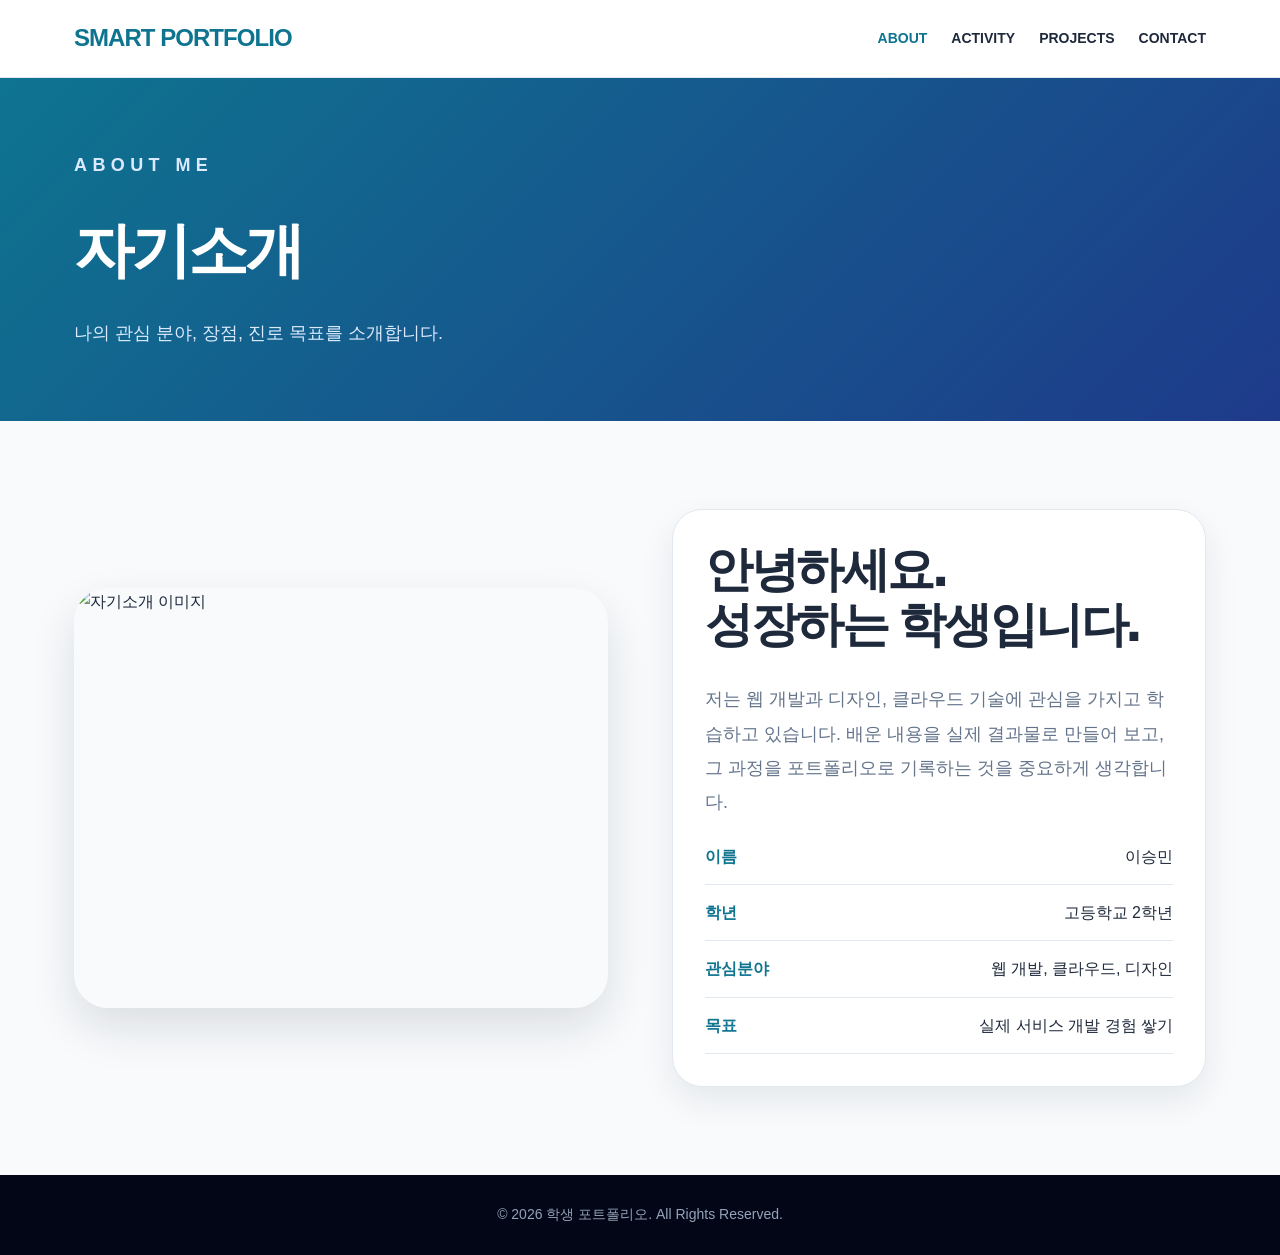
==== about.html @ 6ed2e5d7 "Add files via upload" ====
<!DOCTYPE html>
<html lang="ko">
<head>
  <meta charset="UTF-8" />
  <meta name="viewport" content="width=device-width, initial-scale=1.0" />
  <title>자기소개 | 학생 포트폴리오</title>
  <link rel="stylesheet" href="css/style.css" />
</head>
<body>
  <header>
  <nav class="nav">
    <a href="index.html" class="logo">SMART PORTFOLIO</a>
    <ul class="menu">
      <li><a href="about.html" class="active">ABOUT</a></li>
      <li><a href="activity.html" class="">ACTIVITY</a></li>
      <li><a href="projects.html" class="">PROJECTS</a></li>
      <li><a href="contact.html" class="">CONTACT</a></li>
    </ul>
  </nav>
</header>
  <div class="page-title">
    <div class="page-title-inner">
      <p class="eyebrow">About Me</p>
      <h1>자기소개</h1>
      <p>나의 관심 분야, 장점, 진로 목표를 소개합니다.</p>
    </div>
  </div>

  <main>
    <section class="two-grid">
      <div class="detail-image">
        <img src="https://images.unsplash.com/photo-1522202176988-66273c2fd55f?q=80&w=1200&auto=format&fit=crop" alt="자기소개 이미지">
      </div>
      <div class="card">
        <h2 class="section-title">안녕하세요.<br>성장하는 학생입니다.</h2>
        <p class="lead">
          저는 웹 개발과 디자인, 클라우드 기술에 관심을 가지고 학습하고 있습니다. 배운 내용을 실제 결과물로 만들어 보고, 그 과정을 포트폴리오로 기록하는 것을 중요하게 생각합니다.
        </p>
        <div class="info-list">
          <div class="info-item"><strong>이름</strong><span>이승민</span></div>
          <div class="info-item"><strong>학년</strong><span>고등학교 2학년</span></div>
          <div class="info-item"><strong>관심분야</strong><span>웹 개발, 클라우드, 디자인</span></div>
          <div class="info-item"><strong>목표</strong><span>실제 서비스 개발 경험 쌓기</span></div>
        </div>
      </div>
    </section>
  </main>
  <footer>
  © 2026 학생 포트폴리오. All Rights Reserved.
</footer>
</body>
</html>
---- css/style.css ----
* {
  box-sizing: border-box;
  margin: 0;
  padding: 0;
}

html {
  scroll-behavior: smooth;
}

body {
  font-family: "Noto Sans KR", "Pretendard", Arial, sans-serif;
  background: #f8fafc;
  color: #1e293b;
  line-height: 1.7;
}

a {
  color: inherit;
  text-decoration: none;
}

img {
  display: block;
  width: 100%;
}

header {
  position: sticky;
  top: 0;
  z-index: 50;
  background: rgba(255, 255, 255, 0.88);
  backdrop-filter: blur(14px);
  border-bottom: 1px solid #e2e8f0;
}

.nav {
  max-width: 1180px;
  margin: 0 auto;
  padding: 18px 24px;
  display: flex;
  justify-content: space-between;
  align-items: center;
  gap: 24px;
}

.logo {
  font-size: 24px;
  font-weight: 900;
  color: #0e7490;
  letter-spacing: -0.04em;
}

.menu {
  display: flex;
  gap: 24px;
  list-style: none;
  font-size: 14px;
  font-weight: 800;
}

.menu a:hover,
.menu a.active {
  color: #0e7490;
}

.hero {
  position: relative;
  overflow: hidden;
  background: linear-gradient(135deg, #0e7490, #1e3a8a);
  color: white;
}

.hero::before {
  content: "";
  position: absolute;
  width: 420px;
  height: 420px;
  border-radius: 999px;
  background: rgba(34, 211, 238, 0.28);
  filter: blur(70px);
  right: 10%;
  top: 15%;
}

.hero-inner {
  position: relative;
  max-width: 1180px;
  margin: 0 auto;
  padding: 110px 24px;
  display: grid;
  grid-template-columns: 1.05fr 0.95fr;
  gap: 72px;
  align-items: center;
}

.eyebrow {
  color: #a5f3fc;
  text-transform: uppercase;
  letter-spacing: 0.3em;
  font-size: 14px;
  font-weight: 800;
  margin-bottom: 20px;
}

.hero h1 {
  font-size: clamp(44px, 7vw, 76px);
  line-height: 1.05;
  font-weight: 950;
  letter-spacing: -0.06em;
  margin-bottom: 28px;
}

.hero-desc {
  max-width: 560px;
  color: #e2e8f0;
  font-size: 19px;
  margin-bottom: 40px;
}

.button-group {
  display: flex;
  flex-wrap: wrap;
  gap: 14px;
}

.btn {
  display: inline-flex;
  align-items: center;
  justify-content: center;
  padding: 15px 25px;
  border-radius: 18px;
  font-weight: 900;
  transition: 0.25s ease;
  border: 1px solid transparent;
}

.btn-primary {
  background: white;
  color: #155e75;
  box-shadow: 0 16px 32px rgba(15, 23, 42, 0.24);
}

.btn-dark {
  background: #0f172a;
  color: white;
}

.btn-secondary {
  border-color: rgba(255, 255, 255, 0.36);
  color: white;
}

.btn-outline {
  border-color: #cbd5e1;
  color: #334155;
  background: white;
}

.btn:hover {
  transform: translateY(-3px);
}

.hero-card {
  position: relative;
  max-width: 430px;
  margin: 0 auto;
  padding: 24px;
  border-radius: 42px;
  background: rgba(255, 255, 255, 0.12);
  border: 1px solid rgba(255, 255, 255, 0.24);
  backdrop-filter: blur(20px);
  box-shadow: 0 30px 80px rgba(15, 23, 42, 0.28);
}

.hero-card img {
  height: 500px;
  object-fit: cover;
  border-radius: 30px;
}

.page-title {
  background: linear-gradient(135deg, #0e7490, #1e3a8a);
  color: white;
}

.page-title-inner {
  max-width: 1180px;
  margin: 0 auto;
  padding: 72px 24px;
}

.page-title h1 {
  font-size: clamp(38px, 5vw, 60px);
  font-weight: 950;
  letter-spacing: -0.05em;
  margin-bottom: 16px;
}

.page-title p {
  color: #dbeafe;
  font-size: 18px;
}

main section,
.section {
  max-width: 1180px;
  margin: 0 auto;
  padding: 88px 24px;
}

.section-kicker {
  color: #0e7490;
  text-transform: uppercase;
  letter-spacing: 0.22em;
  font-size: 14px;
  font-weight: 900;
  margin-bottom: 14px;
}

.section-title {
  font-size: clamp(32px, 4vw, 48px);
  font-weight: 950;
  line-height: 1.15;
  letter-spacing: -0.05em;
  margin-bottom: 30px;
}

.lead {
  color: #475569;
  font-size: 18px;
  line-height: 1.9;
}

.about-grid,
.two-grid {
  display: grid;
  grid-template-columns: 1fr 1fr;
  gap: 64px;
  align-items: center;
}

.card {
  background: white;
  border: 1px solid #e2e8f0;
  border-radius: 30px;
  padding: 32px;
  box-shadow: 0 14px 34px rgba(15, 23, 42, 0.08);
}

.stat-grid {
  display: grid;
  grid-template-columns: 1fr 1fr;
  gap: 18px;
}

.stat-card {
  padding: 32px;
  border-radius: 30px;
  background: white;
  border: 1px solid #e2e8f0;
  box-shadow: 0 14px 34px rgba(15, 23, 42, 0.08);
}

.stat-card.dark {
  background: #0f172a;
  color: white;
}

.stat-card.accent {
  grid-column: 1 / -1;
  background: #0e7490;
  color: white;
}

.stat-number {
  font-size: 52px;
  line-height: 1;
  font-weight: 950;
  color: #0e7490;
  margin-bottom: 12px;
}

.stat-card.dark .stat-number,
.stat-card.accent .stat-number {
  color: white;
}

.stat-label {
  color: #64748b;
  font-weight: 800;
}

.stat-card.dark .stat-label,
.stat-card.accent .stat-label {
  color: #cbd5e1;
}

.skills-wrap {
  max-width: none;
  background: white;
  border-top: 1px solid #e2e8f0;
  border-bottom: 1px solid #e2e8f0;
}

.skills-inner {
  max-width: 1180px;
  margin: 0 auto;
  padding: 88px 24px;
}

.skills-list {
  display: flex;
  flex-wrap: wrap;
  gap: 16px;
  margin-top: 40px;
}

.skill {
  padding: 15px 24px;
  border-radius: 18px;
  background: #f1f5f9;
  color: #1e293b;
  font-size: 18px;
  font-weight: 900;
  box-shadow: 0 8px 18px rgba(15, 23, 42, 0.05);
  transition: 0.25s ease;
}

.skill:hover {
  background: #0e7490;
  color: white;
  transform: translateY(-3px);
}

.project-grid,
.activity-grid {
  display: grid;
  grid-template-columns: repeat(3, 1fr);
  gap: 28px;
  margin-top: 50px;
}

.project-card {
  overflow: hidden;
  border-radius: 34px;
  background: white;
  border: 1px solid #e2e8f0;
  box-shadow: 0 18px 40px rgba(15, 23, 42, 0.08);
  transition: 0.3s ease;
}

.project-card:hover {
  transform: translateY(-8px);
  box-shadow: 0 28px 60px rgba(15, 23, 42, 0.14);
}

.project-card img {
  height: 250px;
  object-fit: cover;
}

.project-body {
  padding: 30px;
}

.project-body h3,
.card h3 {
  font-size: 24px;
  line-height: 1.3;
  letter-spacing: -0.04em;
  margin-bottom: 16px;
}

.project-body p,
.card p {
  color: #64748b;
  margin-bottom: 24px;
}

.project-link {
  color: #0e7490;
  font-weight: 950;
}

.info-list {
  display: grid;
  gap: 14px;
  margin-top: 24px;
}

.info-item {
  display: flex;
  justify-content: space-between;
  gap: 16px;
  padding-bottom: 14px;
  border-bottom: 1px solid #e2e8f0;
}

.info-item strong {
  color: #0e7490;
  min-width: 110px;
}

.timeline {
  display: grid;
  gap: 18px;
  margin-top: 40px;
}

.timeline-item {
  background: white;
  border-left: 6px solid #0e7490;
  border-radius: 22px;
  padding: 26px;
  border-top: 1px solid #e2e8f0;
  border-right: 1px solid #e2e8f0;
  border-bottom: 1px solid #e2e8f0;
  box-shadow: 0 12px 28px rgba(15, 23, 42, 0.06);
}

.timeline-item span {
  display: inline-block;
  color: #0e7490;
  font-weight: 900;
  margin-bottom: 8px;
}

.detail-image {
  border-radius: 34px;
  overflow: hidden;
  box-shadow: 0 20px 46px rgba(15, 23, 42, 0.12);
}

.detail-image img {
  height: 420px;
  object-fit: cover;
}

.badge-list {
  display: flex;
  flex-wrap: wrap;
  gap: 10px;
  margin: 22px 0;
}

.badge {
  background: #e0f2fe;
  color: #075985;
  border-radius: 999px;
  padding: 8px 14px;
  font-weight: 900;
  font-size: 14px;
}

.contact {
  max-width: none;
  background: #0f172a;
  color: white;
}

.contact-inner {
  max-width: 1180px;
  margin: 0 auto;
  padding: 88px 24px;
  text-align: center;
}

.contact .section-title {
  margin-bottom: 24px;
}

.contact p {
  color: #cbd5e1;
  max-width: 680px;
  margin: 0 auto 38px;
  font-size: 18px;
}

footer {
  background: #020617;
  color: #94a3b8;
  text-align: center;
  padding: 28px 16px;
  font-size: 14px;
}

@media (max-width: 900px) {
  .hero-inner,
  .about-grid,
  .two-grid,
  .project-grid,
  .activity-grid {
    grid-template-columns: 1fr;
  }

  .hero-inner {
    padding: 80px 24px;
  }

  .hero-card img {
    height: 420px;
  }

  .menu {
    gap: 14px;
    flex-wrap: wrap;
    justify-content: flex-end;
  }
}

@media (max-width: 560px) {
  .nav {
    align-items: flex-start;
    flex-direction: column;
  }

  .menu {
    justify-content: flex-start;
  }

  .hero-inner,
  main section,
  .section,
  .skills-inner,
  .contact-inner,
  .page-title-inner {
    padding-left: 18px;
    padding-right: 18px;
  }

  .hero-card img,
  .detail-image img {
    height: 340px;
  }

  .stat-grid {
    grid-template-columns: 1fr;
  }

  .stat-card.accent {
    grid-column: auto;
  }

  .info-item {
    flex-direction: column;
    gap: 4px;
  }
}
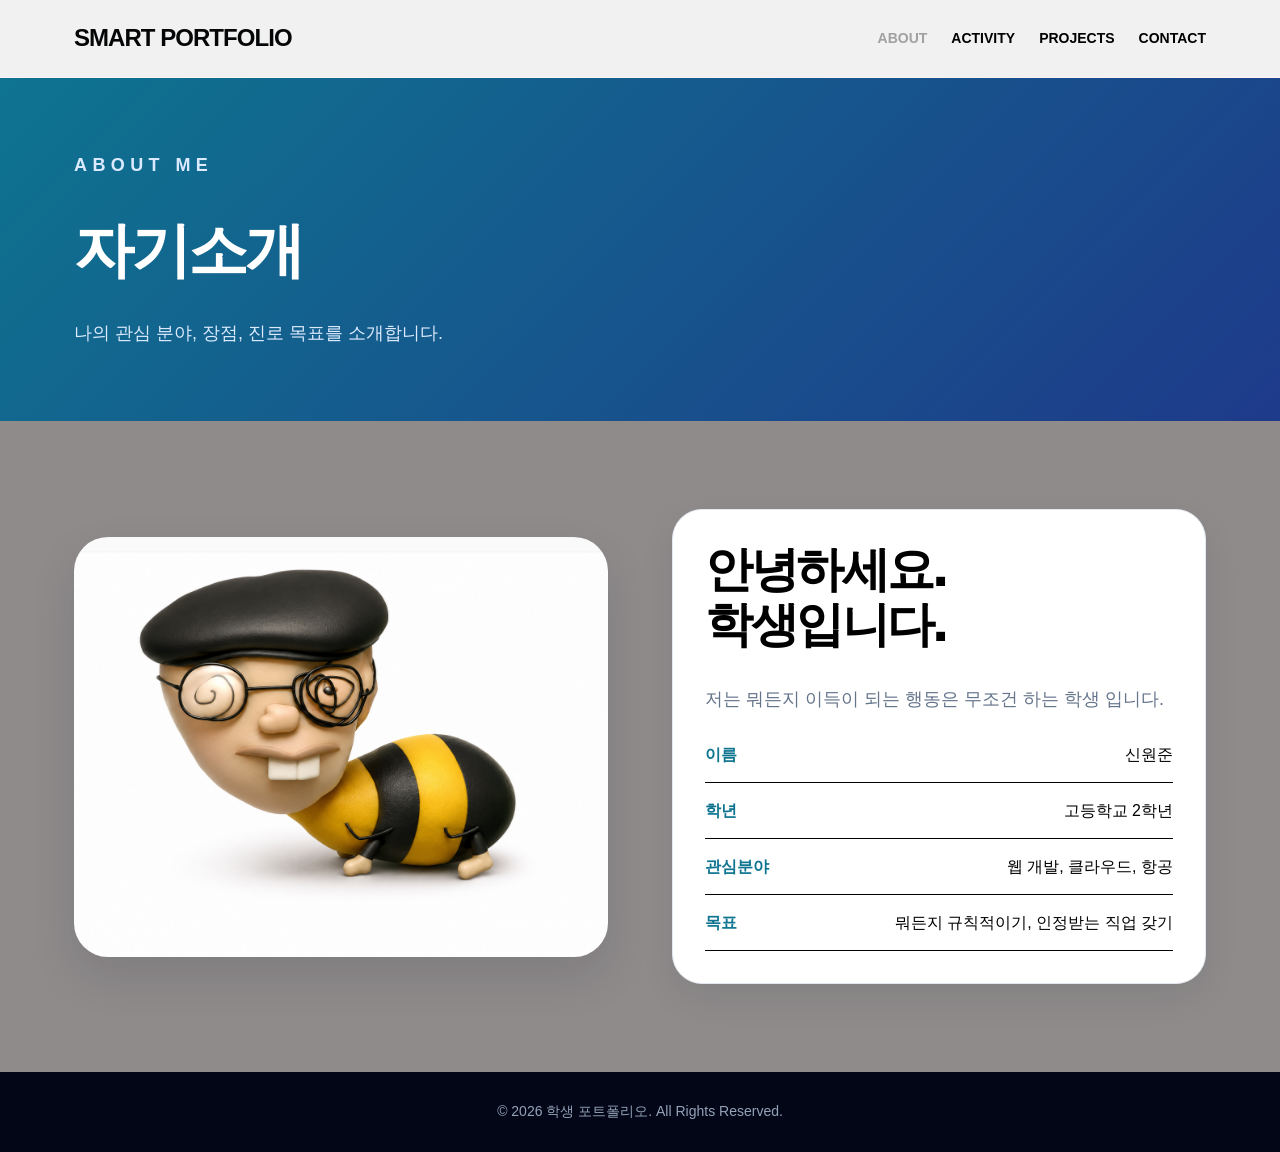
==== commit 19966fdc: "Add files via upload" ====
--- a/about.html
+++ b/about.html
@@ -29,18 +29,18 @@
   <main>
     <section class="two-grid">
       <div class="detail-image">
-        <img src="https://images.unsplash.com/photo-1522202176988-66273c2fd55f?q=80&w=1200&auto=format&fit=crop" alt="자기소개 이미지">
+        <img src="images/06.png" alt="자기소개 이미지">
       </div>
       <div class="card">
-        <h2 class="section-title">안녕하세요.<br>성장하는 학생입니다.</h2>
+        <h2 class="section-title">안녕하세요.<br> 학생입니다.</h2>
         <p class="lead">
-          저는 웹 개발과 디자인, 클라우드 기술에 관심을 가지고 학습하고 있습니다. 배운 내용을 실제 결과물로 만들어 보고, 그 과정을 포트폴리오로 기록하는 것을 중요하게 생각합니다.
+          저는 뭐든지 이득이 되는 행동은 무조건 하는 학생 입니다.
         </p>
         <div class="info-list">
-          <div class="info-item"><strong>이름</strong><span>이승민</span></div>
+          <div class="info-item"><strong>이름</strong><span>신원준</span></div>
           <div class="info-item"><strong>학년</strong><span>고등학교 2학년</span></div>
-          <div class="info-item"><strong>관심분야</strong><span>웹 개발, 클라우드, 디자인</span></div>
-          <div class="info-item"><strong>목표</strong><span>실제 서비스 개발 경험 쌓기</span></div>
+          <div class="info-item"><strong>관심분야</strong><span>웹 개발, 클라우드, 항공</span></div>
+          <div class="info-item"><strong>목표</strong><span>뭐든지 규칙적이기, 인정받는 직업 갖기</span></div>
         </div>
       </div>
     </section>
--- a/css/style.css
+++ b/css/style.css
@@ -10,8 +10,8 @@
 
 body {
   font-family: "Noto Sans KR", "Pretendard", Arial, sans-serif;
-  background: #f8fafc;
-  color: #1e293b;
+  background: #8f8b8b;
+  color: #000000;
   line-height: 1.7;
 }
 
@@ -31,7 +31,7 @@
   z-index: 50;
   background: rgba(255, 255, 255, 0.88);
   backdrop-filter: blur(14px);
-  border-bottom: 1px solid #e2e8f0;
+  border-bottom: 1px solid #fff3f3;
 }
 
 .nav {
@@ -47,7 +47,7 @@
 .logo {
   font-size: 24px;
   font-weight: 900;
-  color: #0e7490;
+  color: #050607;
   letter-spacing: -0.04em;
 }
 
@@ -61,14 +61,14 @@
 
 .menu a:hover,
 .menu a.active {
-  color: #0e7490;
+  color: #a1a1a1;
 }
 
 .hero {
   position: relative;
   overflow: hidden;
-  background: linear-gradient(135deg, #0e7490, #1e3a8a);
-  color: white;
+  background: linear-gradient(135deg, #565754, #141414);
+  color: rgb(192, 184, 184);
 }
 
 .hero::before {
@@ -77,7 +77,7 @@
   width: 420px;
   height: 420px;
   border-radius: 999px;
-  background: rgba(34, 211, 238, 0.28);
+  background: rgba(10, 9, 9, 0.28);
   filter: blur(70px);
   right: 10%;
   top: 15%;
@@ -95,7 +95,7 @@
 }
 
 .eyebrow {
-  color: #a5f3fc;
+  color: #a7a7a7;
   text-transform: uppercase;
   letter-spacing: 0.3em;
   font-size: 14px;
@@ -113,7 +113,7 @@
 
 .hero-desc {
   max-width: 560px;
-  color: #e2e8f0;
+  color: #000000;
   font-size: 19px;
   margin-bottom: 40px;
 }
@@ -148,7 +148,7 @@
 
 .btn-secondary {
   border-color: rgba(255, 255, 255, 0.36);
-  color: white;
+  color: rgb(0, 0, 0);
 }
 
 .btn-outline {
@@ -394,7 +394,7 @@
   justify-content: space-between;
   gap: 16px;
   padding-bottom: 14px;
-  border-bottom: 1px solid #e2e8f0;
+  border-bottom: 1px solid #000000;
 }
 
 .info-item strong {
@@ -471,7 +471,7 @@
 }
 
 .contact p {
-  color: #cbd5e1;
+  color: #000000;
   max-width: 680px;
   margin: 0 auto 38px;
   font-size: 18px;
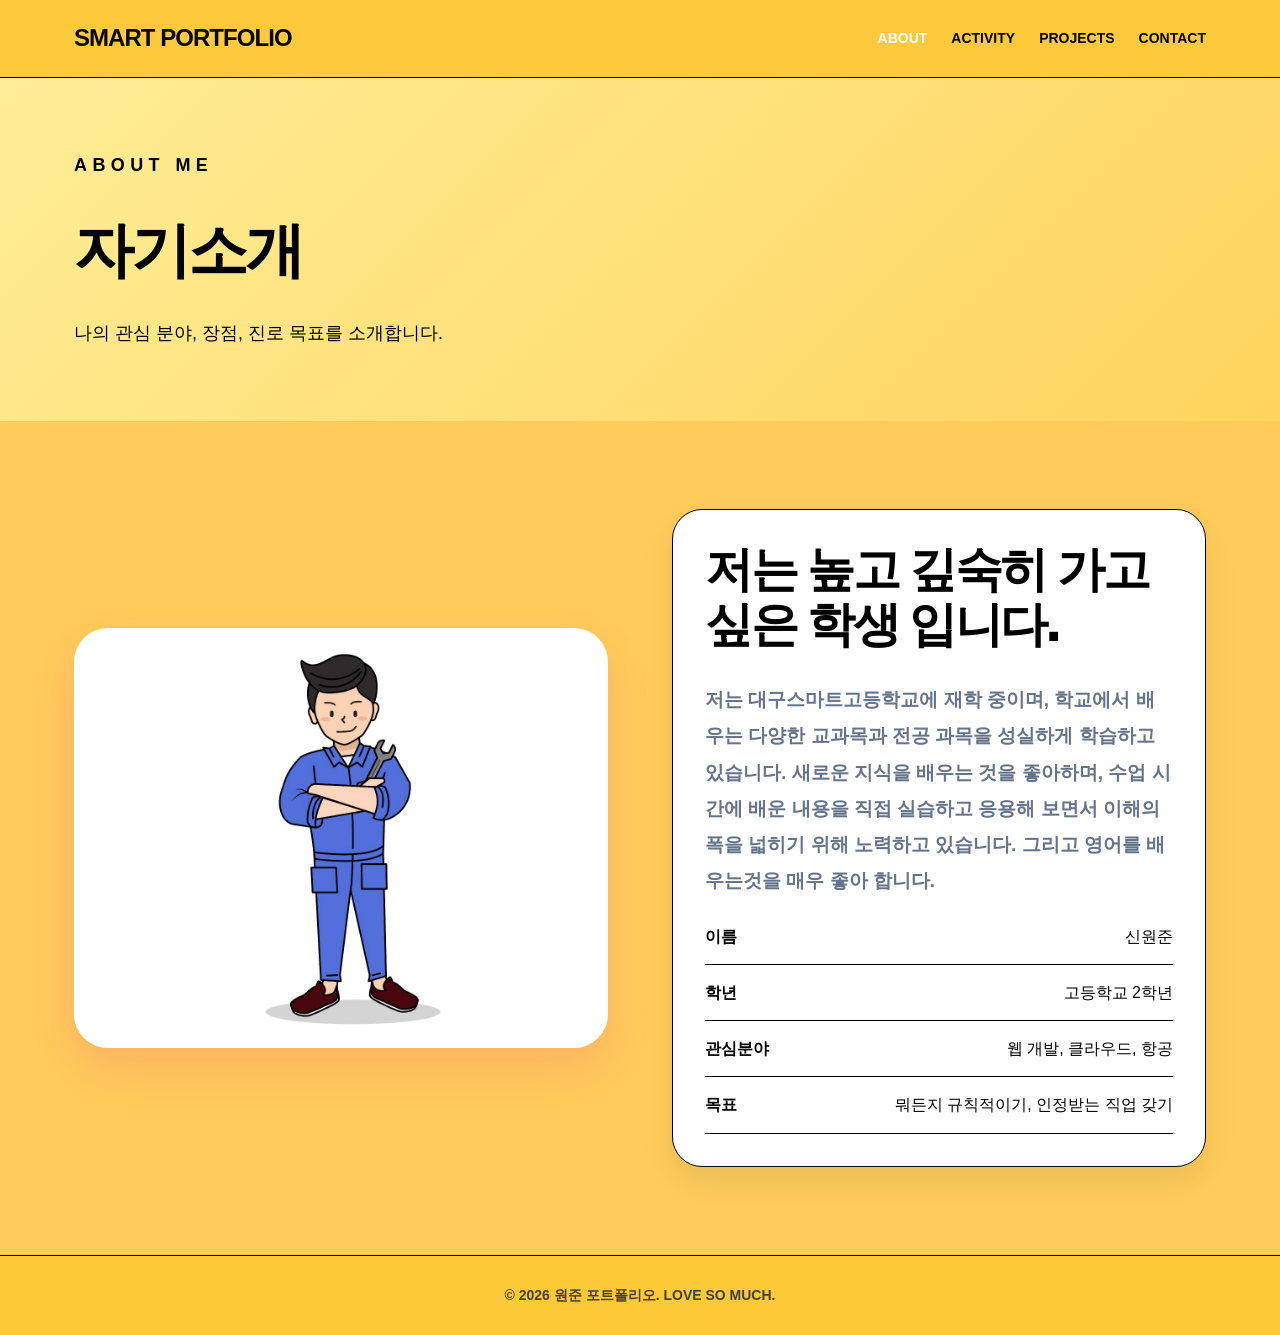
==== commit 3def0de1: "Add files via upload" ====
--- a/about.html
+++ b/about.html
@@ -29,12 +29,14 @@
   <main>
     <section class="two-grid">
       <div class="detail-image">
-        <img src="images/06.png" alt="자기소개 이미지">
+        <img src="images/999.jpg" alt="자기소개 이미지">
       </div>
       <div class="card">
-        <h2 class="section-title">안녕하세요.<br> 학생입니다.</h2>
+        <h2 class="section-title">저는 높고 깊숙히 가고 싶은 학생 입니다.</h2>
         <p class="lead">
-          저는 뭐든지 이득이 되는 행동은 무조건 하는 학생 입니다.
+          저는 대구스마트고등학교에 재학 중이며, 학교에서 배우는 다양한 교과목과 전공 과목을 성실하게 학습하고 있습니다. 새로운 지식을 배우는 것을 좋아하며, 수업 시간에 배운 내용을 직접 실습하고 응용해 보면서 이해의 폭을 넓히기 위해 노력하고 있습니다. 그리고 영어를 배우는것을 매우 좋아 합니다.
+          
+
         </p>
         <div class="info-list">
           <div class="info-item"><strong>이름</strong><span>신원준</span></div>
@@ -46,7 +48,7 @@
     </section>
   </main>
   <footer>
-  © 2026 학생 포트폴리오. All Rights Reserved.
+  © 2026 원준 포트폴리오. LOVE SO MUCH.
 </footer>
 </body>
 </html>
--- a/css/style.css
+++ b/css/style.css
@@ -1,7 +1,7 @@
 * {
   box-sizing: border-box;
   margin: 0;
-  padding: 0;
+  padding: 1;
 }
 
 html {
@@ -10,7 +10,7 @@
 
 body {
   font-family: "Noto Sans KR", "Pretendard", Arial, sans-serif;
-  background: #8f8b8b;
+  background: #ffcb5a;
   color: #000000;
   line-height: 1.7;
 }
@@ -29,9 +29,9 @@
   position: sticky;
   top: 0;
   z-index: 50;
-  background: rgba(255, 255, 255, 0.88);
+  background: rgba(254, 201, 55, 0.88);
   backdrop-filter: blur(14px);
-  border-bottom: 1px solid #fff3f3;
+  border-bottom: 1px solid #000000;
 }
 
 .nav {
@@ -61,26 +61,18 @@
 
 .menu a:hover,
 .menu a.active {
-  color: #a1a1a1;
+  color: #ffffff;
 }
 
 .hero {
   position: relative;
   overflow: hidden;
-  background: linear-gradient(135deg, #565754, #141414);
-  color: rgb(192, 184, 184);
+  background: linear-gradient(135deg, #ffed96, #ffd45d);
+  color: rgb(0, 0, 0);
 }
 
 .hero::before {
-  content: "";
-  position: absolute;
-  width: 420px;
-  height: 420px;
-  border-radius: 999px;
-  background: rgba(10, 9, 9, 0.28);
-  filter: blur(70px);
-  right: 10%;
-  top: 15%;
+  display: none;
 }
 
 .hero-inner {
@@ -95,11 +87,11 @@
 }
 
 .eyebrow {
-  color: #a7a7a7;
+  color: #000000;
   text-transform: uppercase;
   letter-spacing: 0.3em;
   font-size: 14px;
-  font-weight: 800;
+  font-weight: 900;
   margin-bottom: 20px;
 }
 
@@ -136,8 +128,8 @@
 }
 
 .btn-primary {
-  background: white;
-  color: #155e75;
+  background: rgb(255, 255, 255);
+  color: #000000;
   box-shadow: 0 16px 32px rgba(15, 23, 42, 0.24);
 }
 
@@ -147,8 +139,10 @@
 }
 
 .btn-secondary {
+  background: rgb(255, 255, 255);
   border-color: rgba(255, 255, 255, 0.36);
   color: rgb(0, 0, 0);
+  box-shadow: 0 16px 32px rgba(15, 23, 42, 0.24);
 }
 
 .btn-outline {
@@ -170,7 +164,7 @@
   background: rgba(255, 255, 255, 0.12);
   border: 1px solid rgba(255, 255, 255, 0.24);
   backdrop-filter: blur(20px);
-  box-shadow: 0 30px 80px rgba(15, 23, 42, 0.28);
+  box-shadow: 0 30px 30px rgba(15, 23, 42, 0.28);
 }
 
 .hero-card img {
@@ -180,8 +174,8 @@
 }
 
 .page-title {
-  background: linear-gradient(135deg, #0e7490, #1e3a8a);
-  color: white;
+  background: linear-gradient(135deg, #ffed96, #ffd45d);
+  color: rgb(0, 0, 0);
 }
 
 .page-title-inner {
@@ -198,7 +192,7 @@
 }
 
 .page-title p {
-  color: #dbeafe;
+  color: #000000;
   font-size: 18px;
 }
 
@@ -210,7 +204,7 @@
 }
 
 .section-kicker {
-  color: #0e7490;
+  color: #000000;
   text-transform: uppercase;
   letter-spacing: 0.22em;
   font-size: 14px;
@@ -227,9 +221,10 @@
 }
 
 .lead {
-  color: #475569;
-  font-size: 18px;
+  color: #38382c;
+  font-size: 19px;
   line-height: 1.9;
+  font-weight: bold;
 }
 
 .about-grid,
@@ -241,8 +236,8 @@
 }
 
 .card {
-  background: white;
-  border: 1px solid #e2e8f0;
+  background: rgb(255, 255, 255);
+  border: 1px solid #000000;
   border-radius: 30px;
   padding: 32px;
   box-shadow: 0 14px 34px rgba(15, 23, 42, 0.08);
@@ -257,37 +252,37 @@
 .stat-card {
   padding: 32px;
   border-radius: 30px;
-  background: white;
-  border: 1px solid #e2e8f0;
+  background: rgb(255, 242, 168);
+  border: 1px solid #000000;
   box-shadow: 0 14px 34px rgba(15, 23, 42, 0.08);
 }
 
 .stat-card.dark {
-  background: #0f172a;
+  background: #a58008;
   color: white;
 }
 
 .stat-card.accent {
   grid-column: 1 / -1;
-  background: #0e7490;
-  color: white;
+  background: #cc800e;
+  color: rgb(255, 255, 255);
 }
 
 .stat-number {
   font-size: 52px;
   line-height: 1;
   font-weight: 950;
-  color: #0e7490;
+  color: #000000;
   margin-bottom: 12px;
 }
 
 .stat-card.dark .stat-number,
 .stat-card.accent .stat-number {
-  color: white;
+  color: rgb(255, 255, 255);
 }
 
 .stat-label {
-  color: #64748b;
+  color: #000000;
   font-weight: 800;
 }
 
@@ -298,9 +293,9 @@
 
 .skills-wrap {
   max-width: none;
-  background: white;
-  border-top: 1px solid #e2e8f0;
-  border-bottom: 1px solid #e2e8f0;
+  background: rgb(255, 230, 119);
+  border-top: 1px solid #ffd561;
+  border-bottom: 1px solid #ffd343;
 }
 
 .skills-inner {
@@ -328,8 +323,8 @@
 }
 
 .skill:hover {
-  background: #0e7490;
-  color: white;
+  background: #000000;
+  color: rgb(255, 255, 255);
   transform: translateY(-3px);
 }
 
@@ -344,15 +339,15 @@
 .project-card {
   overflow: hidden;
   border-radius: 34px;
-  background: white;
-  border: 1px solid #e2e8f0;
-  box-shadow: 0 18px 40px rgba(15, 23, 42, 0.08);
+  background: rgb(255, 255, 255);
+  border: 1px solid #000000;
+  box-shadow: 0 18px 40px rgba(4, 0, 230, 0.08);
   transition: 0.3s ease;
 }
 
 .project-card:hover {
   transform: translateY(-8px);
-  box-shadow: 0 28px 60px rgba(15, 23, 42, 0.14);
+  box-shadow: 0 28px 60px rgba(162, 18, 170, 0.14);
 }
 
 .project-card img {
@@ -379,7 +374,7 @@
 }
 
 .project-link {
-  color: #0e7490;
+  color: #000000;
   font-weight: 950;
 }
 
@@ -388,6 +383,11 @@
   gap: 14px;
   margin-top: 24px;
 }
+
+.info-item a {
+  color: #0051ff;
+}
+
 
 .info-item {
   display: flex;
@@ -398,8 +398,14 @@
 }
 
 .info-item strong {
-  color: #0e7490;
+  color: #000000;
   min-width: 110px;
+}
+
+.info-item span {
+  margin-left: auto;
+  text-align: right;
+  word-break: break-all;
 }
 
 .timeline {
@@ -409,19 +415,19 @@
 }
 
 .timeline-item {
-  background: white;
-  border-left: 6px solid #0e7490;
+  background: rgb(255, 229, 151);
+  border-left: 6px solid #5f4900;
   border-radius: 22px;
   padding: 26px;
-  border-top: 1px solid #e2e8f0;
-  border-right: 1px solid #e2e8f0;
-  border-bottom: 1px solid #e2e8f0;
+  border-top: 1px solid #000000;
+  border-right: 1px solid #000000;
+  border-bottom: 1px solid #000000;
   box-shadow: 0 12px 28px rgba(15, 23, 42, 0.06);
 }
 
 .timeline-item span {
   display: inline-block;
-  color: #0e7490;
+  color: #000000;
   font-weight: 900;
   margin-bottom: 8px;
 }
@@ -429,7 +435,7 @@
 .detail-image {
   border-radius: 34px;
   overflow: hidden;
-  box-shadow: 0 20px 46px rgba(15, 23, 42, 0.12);
+  box-shadow: 0 20px 46px rgba(234, 7, 166, 0.12);
 }
 
 .detail-image img {
@@ -446,7 +452,7 @@
 
 .badge {
   background: #e0f2fe;
-  color: #075985;
+  color: #000000;
   border-radius: 999px;
   padding: 8px 14px;
   font-weight: 900;
@@ -455,8 +461,8 @@
 
 .contact {
   max-width: none;
-  background: #0f172a;
-  color: white;
+  background: #ae960f;
+  color: rgb(35, 35, 35);
 }
 
 .contact-inner {
@@ -475,14 +481,17 @@
   max-width: 680px;
   margin: 0 auto 38px;
   font-size: 18px;
+  font-weight: 700;
 }
 
 footer {
-  background: #020617;
-  color: #94a3b8;
+  background: #FEC937;
+  color: #414141;
+    border-top: 1px solid #000000;
   text-align: center;
   padding: 28px 16px;
   font-size: 14px;
+  font-weight: bold;
 }
 
 @media (max-width: 900px) {
@@ -547,3 +556,7 @@
     gap: 4px;
   }
 }
+
+.contact-page footer {
+  margin-top: 350px;
+}
